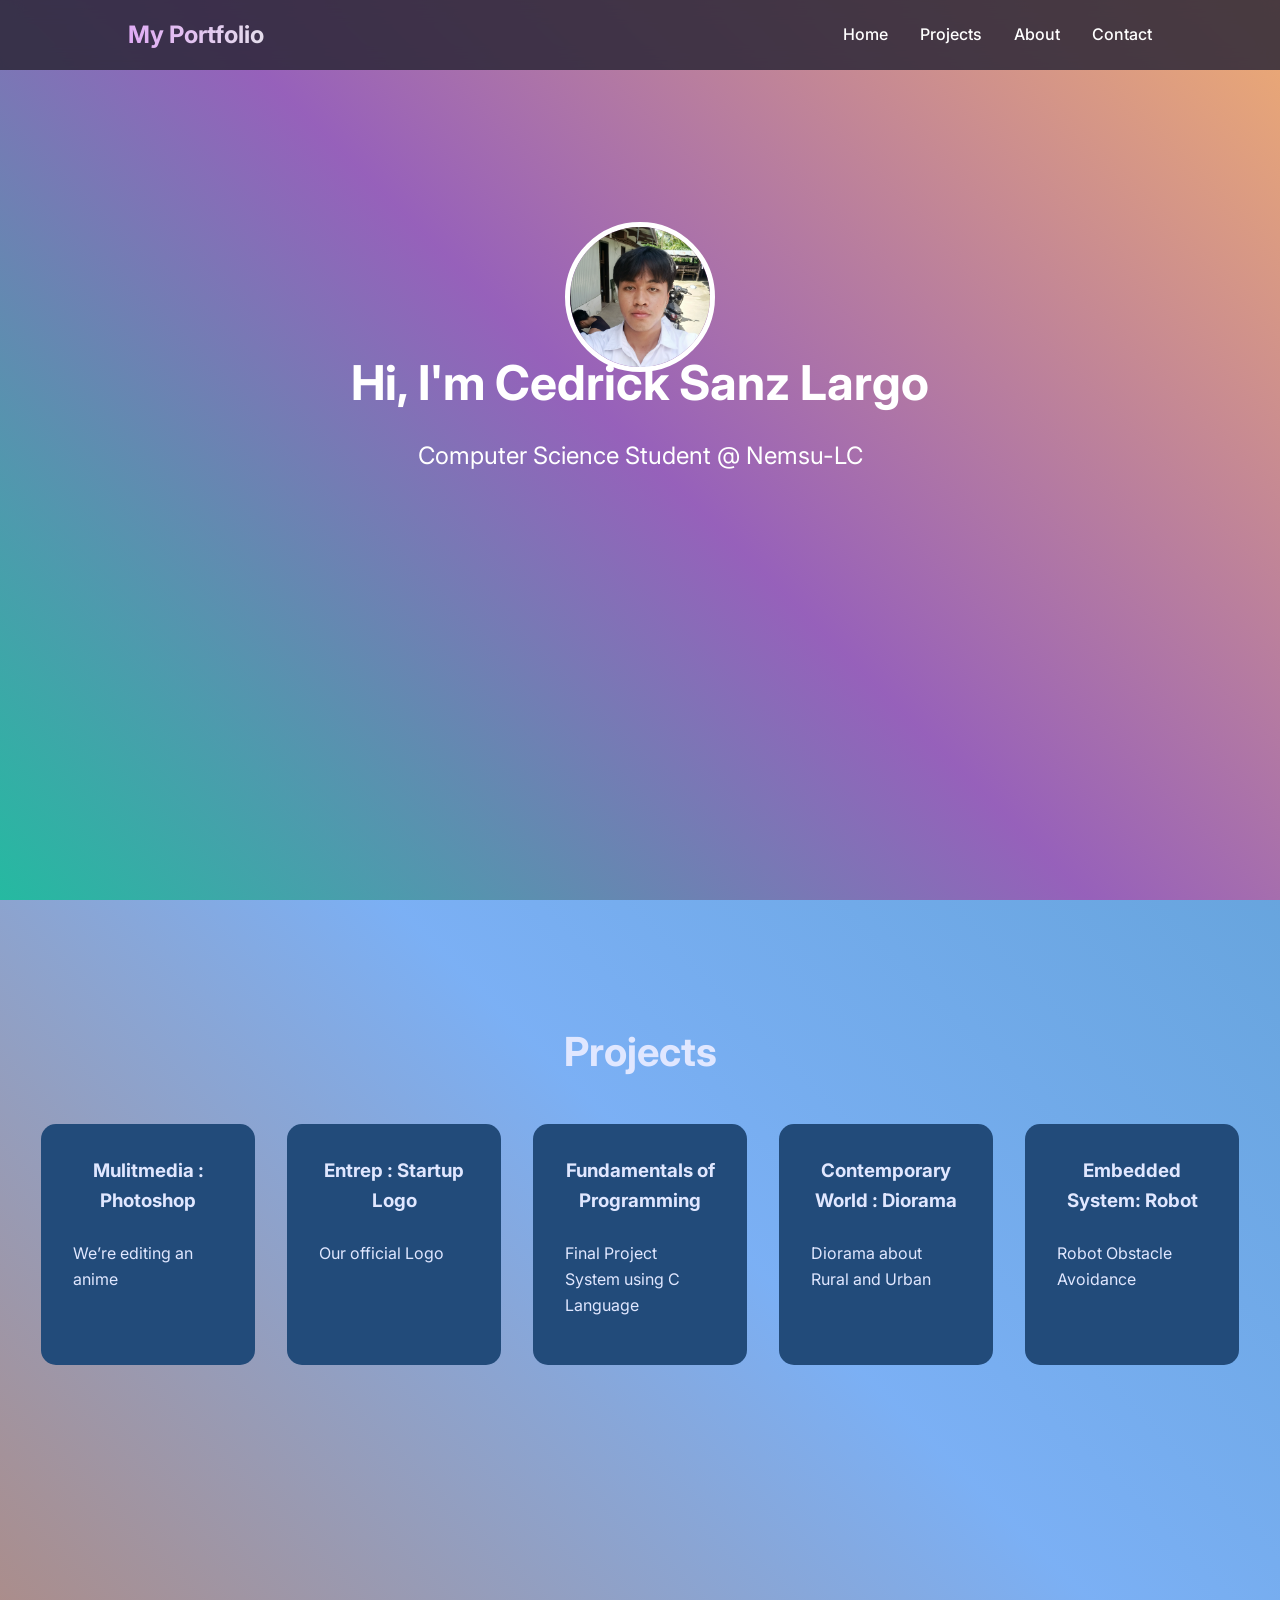
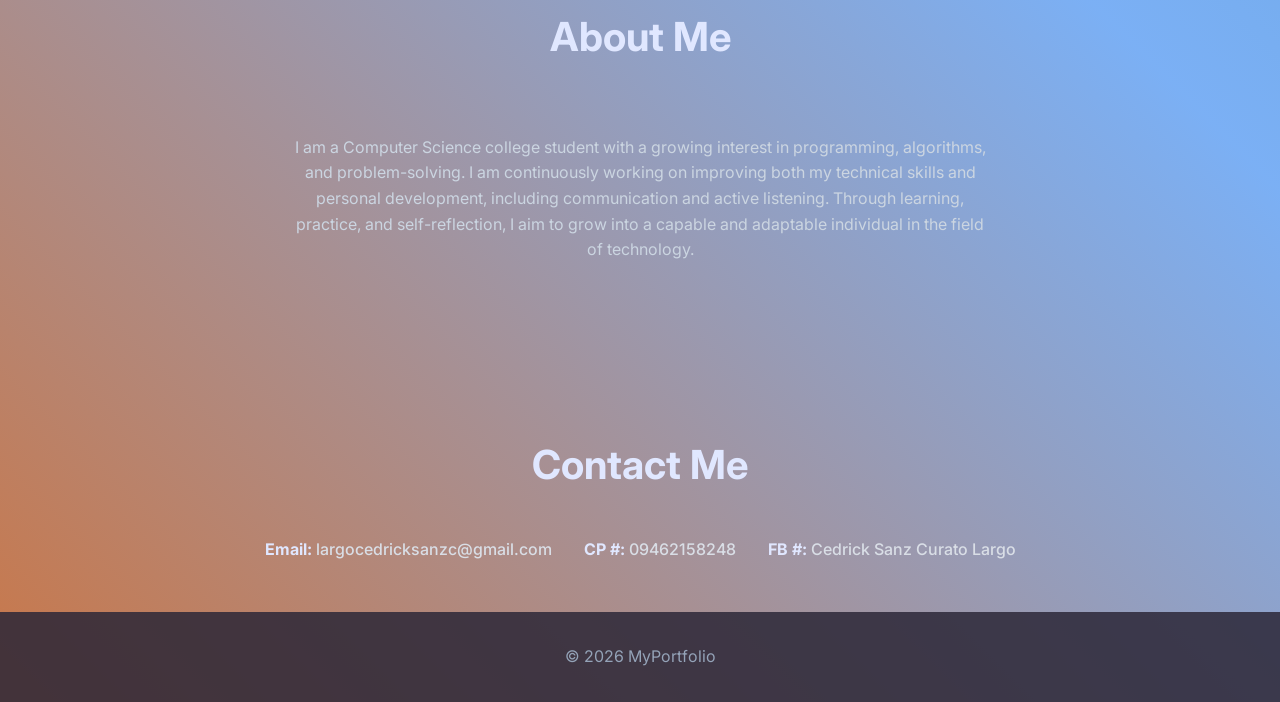
==== index.html @ ce8cedd7 "Add files via upload" ====
<!DOCTYPE html>
<html lang="en">
<head>
<meta charset="UTF-8">
<meta name="viewport" content="width=device-width, initial-scale=1.0">
<title>My Portfolio</title>

<link href="https://fonts.googleapis.com/css2?family=Inter:wght@300;400;600;700&display=swap" rel="stylesheet">


<link rel="stylesheet" href="style.css">
</head>

<body>

<header>
  <nav>
    <div class="logo">My Portfolio</div>
    <div class="menu-toggle" onclick="toggleMenu()">☰</div>
    <ul id="nav-links">
      <li><a href="#home">Home</a></li>
      <li><a href="#projects">Projects</a></li>
      <li><a href="#about">About</a></li>
      <li><a href="#contact">Contact</a></li>
    </ul>
  </nav>
</header>



<section class="hero" id="home">
  
  <div class="hero-overlay"></div>

  <div class="hero-content">
      
    <img src="mypic.jpg" alt="Profile Picture" class="hero-img">
    <h1>Hi, I'm Cedrick Sanz Largo</h1>
    <p>Computer Science Student @ Nemsu-LC</p>

  </div>
</section>



<!-- PROJECTS -->
<section id="projects">
  <h2 class="section-title">Projects</h2>

  <div class="projects-grid">
    <div class="card" onclick="toggleProject('Mulitmedia')">
      <h3>Mulitmedia : Photoshop</h3>
      <dl style="text-align: left; max-width: 500px; margin: 0 auto;">
        <br>
        <dd>We’re editing an anime</dd>
      </dl>

      <div class="project-details" id="Mulitmedia">
        <img src="multi.jpg" alt="pic 1">
      </div>
    </div>

    <div class="card" onclick="toggleProject('Entrep')">
      <h3>Entrep : Startup Logo</h3>
      <dl style="text-align: left; max-width: 500px; margin: 0 auto;">
        <br>
        <dd>Our official Logo</dd>
      </dl>

      <div class="project-details" id="Entrep">
        <img src="entrep.jpeg" alt="pic 1">
      </div>
    </div>

    <div class="card" onclick="toggleProject('Fundamentals')">
      <h3>Fundamentals of Programming</h3>
      <dl style="text-align: left; max-width: 500px; margin: 0 auto;">
        <br>
        <dd>Final Project System using C Language</dd>
      </dl>

      <div class="project-details" id="Fundamentals">
        <img src="funda.jpeg" alt="pic 1">
        <img src="funda2.jpeg" alt="pic 2">
      </div>
    </div>

    <div class="card" onclick="toggleProject('Contemporary')">
      <h3>Contemporary World : Diorama</h3>
      <dl style="text-align: left; max-width: 500px; margin: 0 auto;">
        <br>
        <dd>Diorama about Rural and Urban</dd>
      </dl>

      <div class="project-details" id="Contemporary">
        <img src="contemp.jpeg" alt="pic 1">
        <img src="contemp2.jpeg" alt="pic 2">
      </div>
    </div>

    <div class="card" onclick="toggleProject('Embedded')">
      <h3>Embedded System: Robot</h3>
      <dl style="text-align: left; max-width: 500px; margin: 0 auto;">
        <br>
        <dd>Robot Obstacle Avoidance</dd>
      </dl>

      <div class="project-details" id="Embedded">
        <img src="emb.jpeg" alt="pic 1">
        <img src="emb2.jpeg" alt="pic 2">
      </div>
    </div>
  </div>
</section>


<!-- ABOUT -->
<section id="about" class="about">
  <h2 class="section-title">About Me</h2>

  <br>
  <p>
    I am a Computer Science college student with a growing interest in programming, algorithms, and problem-solving. I am continuously working on improving both my technical skills and personal development, including communication and active listening. Through learning, practice, and self-reflection, I aim to grow into a capable and adaptable individual in the field of technology.
  </p>
</section>



<!-- CONTACT -->
<section id="contact">
  <h2 class="section-title">Contact Me</h2>

  <div class="contact-info">
    <p><strong>Email:</strong> 
      <a href="mailto:largocedricksanzc@gmail.com">
        largocedricksanzc@gmail.com
      </a>
    </p>

    <p><strong>CP #:</strong> 
      <a href="tel:09462158248">
        09462158248
      </a>
    </p>

    <p><strong>FB #:</strong> 
      <a href="https://www.facebook.com/cedricksanzcuratolargo" target="_blank">
        Cedrick Sanz Curato Largo
      </a>
    </p>
  </div>
</section>
<footer>
  © 2026 MyPortfolio
</footer>

<!-- External JS -->
<script src="script.js"></script>

</body>
</html>
---- style.css ----
* {
  margin: 0;
  padding: 0;
  box-sizing: border-box;
  scroll-behavior: smooth;
}

body {
  font-family: 'Inter', sans-serif;
  background: linear-gradient(45deg, rgba(188, 85, 26, 0.8), rgba(90, 156, 242, 0.8), rgba(41, 128, 185, 0.8)); /* Gradient background */
  color: #e0e7ff; /* Light text color for contrast */
  line-height: 1.6;
}

/* ================= NAVBAR ================= */

header {
  position: fixed;
  width: 100%;
  top: 0;
  background: rgba(44, 39, 56, 0.85);
  backdrop-filter: blur(10px);
  z-index: 1000;
}

nav {
  display: flex;
  justify-content: space-between;
  align-items: center;
  padding: 1rem 10%;
}

.logo {
  font-weight: 700;
  font-size: 1.5rem;
  background: linear-gradient(90deg, #e0abf5, #e4ddeb);
  -webkit-background-clip: text;
  -webkit-text-fill-color: transparent;
}

nav ul {
  list-style: none;
  display: flex;
  gap: 2rem;
}

nav ul li a {
  text-decoration: none;
  color: #fff;
  font-weight: 500;
  transition: 0.3s;
}

nav ul li a:hover {
  color: #44c4de; /* Light blue to match the overall theme */
}


.menu-toggle {
  display: none;
  font-size: 1.8rem;
  cursor: pointer;
}

.cta-button {
  background-color: #44c4de; /* Changed to match link hover color */
  color: #fff;
  padding: 12px 25px;
  font-size: 1.1rem;
  border-radius: 5px;
  transition: background-color 0.3s ease;
}

.cta-button:hover {
  background-color: #3b82f6; /* Brighter blue when hovered */
}

/* ================= SECTIONS GENERAL ================= */

section {
  padding: 120px 10%;
  text-align: center;
}

.section-title {
  font-size: 2.5rem;
  margin-bottom: 40px;
}

/* ================= HERO ================= */
/* Hero Section */
.hero {
  position: relative;
  height: 100vh;
  background-image: url('your-new-image.jpg'); /* Replace with the new image you want */
  background-size: cover;
  background-position: center;
}

.hero-overlay {
  position: absolute;
  top: 0;
  left: 0;
  right: 0;
  bottom: 0;
  background: linear-gradient(45deg, rgba(26, 188, 156, 0.9), rgba(155, 89, 182, 0.9), rgba(255, 173, 105, 0.9)); /* Slightly darker gradient for better readability */
  z-index: 1;
}

.hero-content {
  position: relative;
  z-index: 2;
  text-align: center;
  color: #fff;
  padding-top: 20%;
}

/* Circular Image Styling */
.hero-img {
  position: absolute;
  top: 50%; /* Center vertically */
  left: 50%; /* Center horizontally */
  transform: translate(-50%, -50%); /* Adjust the position to truly center it */
  width: 150px; /* Set width for the circular image */
  height: 150px; /* Set height for the circular image */
  border-radius: 50%; /* Make the image circular */
  object-fit: cover; /* Ensure the image covers the circular area without stretching */
  border: 5px solid #fff; /* Optional: White border around the circular image */
  margin-bottom: 20px; /* Add space below the image */
}


.hero h1 {
  font-size: 3rem;
  font-weight: 700;
  margin-top: 20px; /* Adds space above the name */
  margin-bottom: 15px; /* Optional: Adds space below the name */
}

.hero p {
  font-size: 1.5rem;
  font-weight: 400;
  margin-bottom: 30px;
}

.cta-button {
  background-color: #e74c3c;
  color: #fff;
  padding: 12px 25px;
  font-size: 1.1rem;
  border-radius: 5px;
  transition: background-color 0.3s ease;
}

.cta-button:hover {
  background-color: #c0392b;
}


/* ================= ABOUT ================= */

.about {
  display: flex;
  flex-direction: column;
  align-items: center;
}

.about p {
  max-width: 700px;
  color: #cbd5e1;
}

/* ================= PROJECTS ================= */

.projects-grid {
  display: flex;
  justify-content: center; 
  gap: 2rem; 
  flex-wrap: nowrap; 
}

.card {
  background: #224b7a;
  padding: 2rem;
  border-radius: 15px;
  transition: 0.3s;
  width: 300px; 
}

.card:hover {
  transform: translateY(-10px);
  background: #7fa3d5;
}

/* ================= CONTACT ================= */

#contact {
  padding: 50px 0;
}

.contact-info {
  display: flex;
  justify-content: center; 
  align-items: center; 
  gap: 2rem; 
}

.contact-info p {
  margin: 0; 
}

.contact-info a {
  color: #d9dee6; 
  text-decoration: none;
  font-weight: 500;
}

.contact-info a:hover {
  text-decoration: underline;
}

/* ================= FOOTER ================= */

footer {
  text-align: center;
  padding: 2rem;
 background: rgba(44, 39, 56, 0.85);
  color: #94a3b8;
}

/* ================= ANIMATION ================= */

@keyframes fadeUp {
  from {
    opacity: 0;
    transform: translateY(40px);
  }
  to {
    opacity: 1;
    transform: translateY(0);
  }
}

/* ================= MOBILE ================= */

@media(max-width: 768px) {

  nav ul {
    position: absolute;
    top: 70px;
    right: 0;
    background: #0f172a;
    flex-direction: column;
    width: 200px;
    display: none;
    padding: 1rem;
  }

  nav ul.active {
    display: flex;
  }

  .menu-toggle {
    display: block;
  }

  .hero h1 {
    font-size: 2.2rem;
  }

}

/* Hide project details by default */
.project-details {
  max-height: 0;
  overflow: hidden;
  transition: max-height 0.5s ease;
  margin-top: 15px;
  display: flex;
  gap: 10px;
  justify-content: center;
  flex-wrap: wrap;
}

.project-details img {
  width: 150px;
  
  border-radius: 10px;
  transition: 0.3s;
}

.project-details img:hover {
  transform: scale(1.1);
}

.project-details.active {
  max-height: 700px;
}

.project-details video {
  width: 100%;
  max-width: 500px;
  border-radius: 15px;
  margin-top: 15px;
}

/* ABOUT SECTION WITH IMAGE */

.about-container {
  display: flex;
  flex-direction: column;
  align-items: center;
  gap: 25px;
  margin-top: 30px;
}

.about-img {
  width: 180px;
  height: 180px;
  object-fit: cover;
  border-radius: 50%; 
  border: 5px solid #3b82f6; 
  box-shadow: 0 10px 25px rgba(0, 0, 0, 0.4); 
}
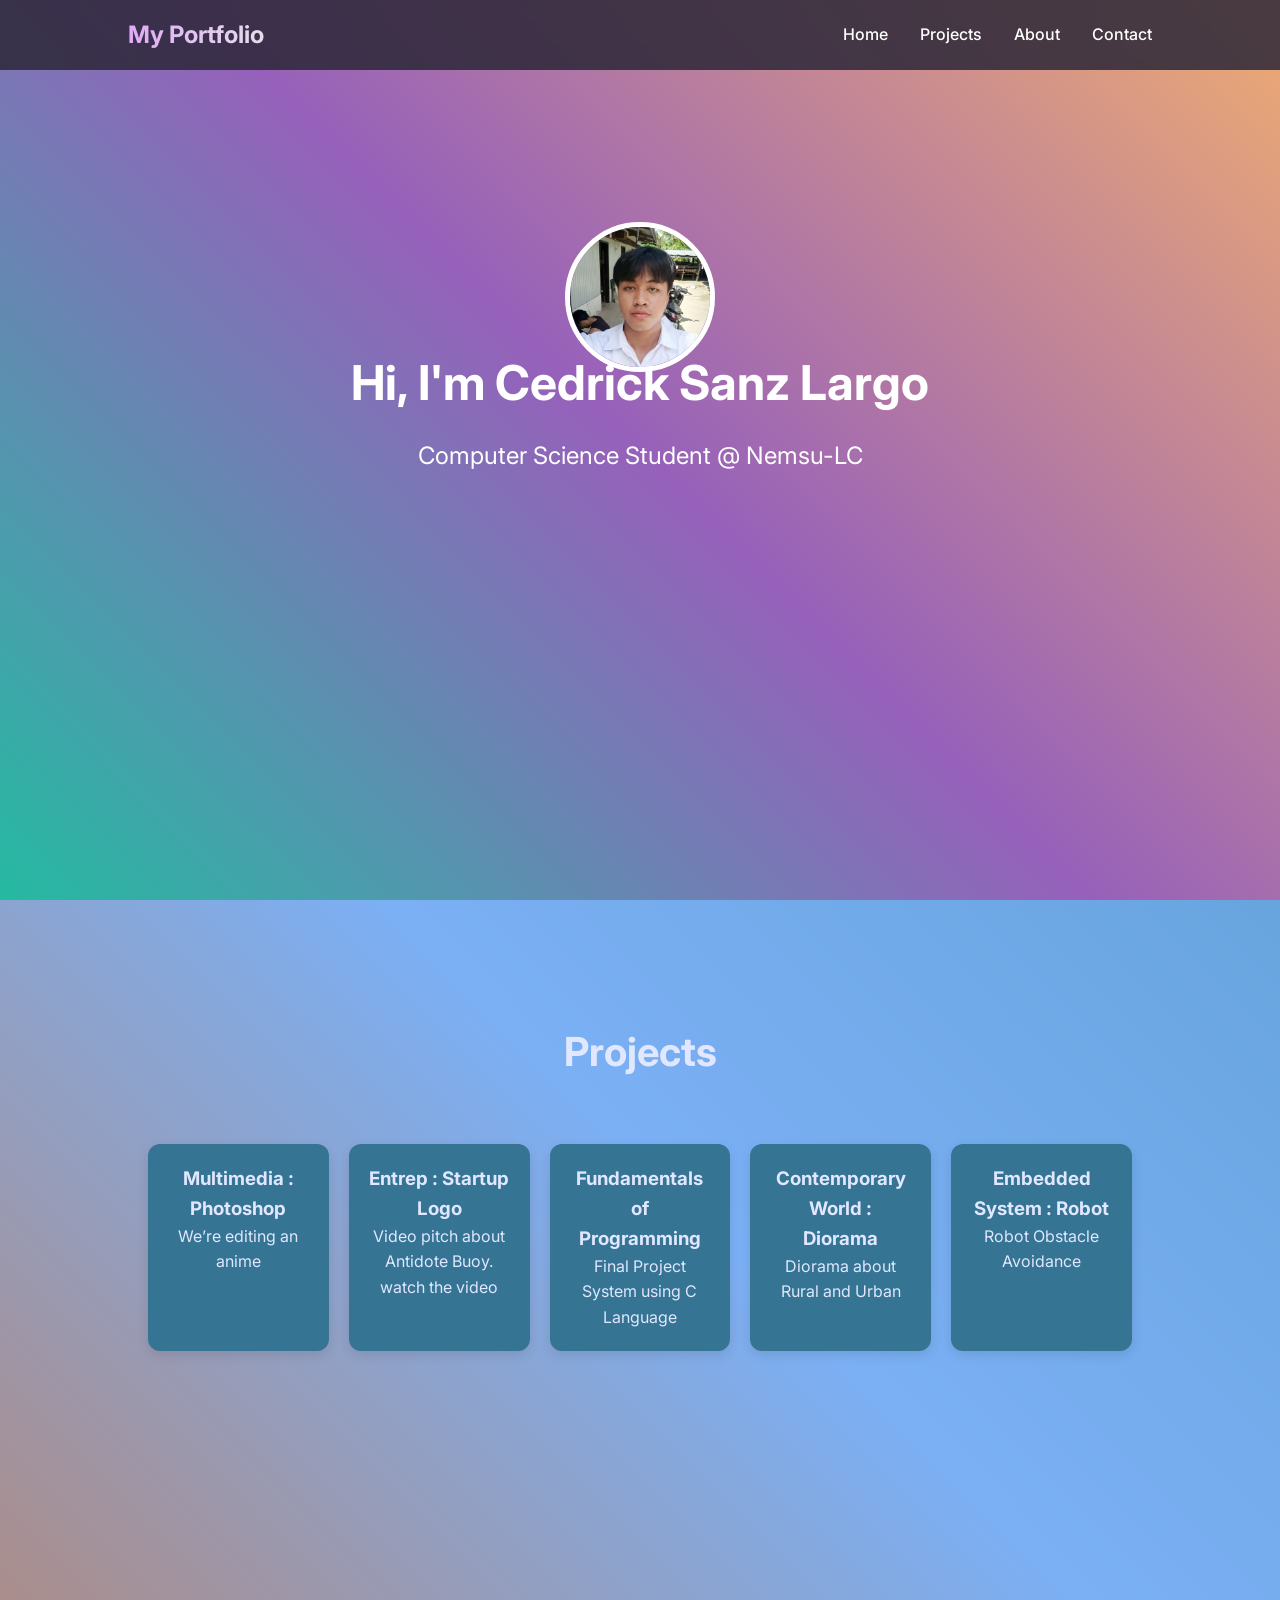
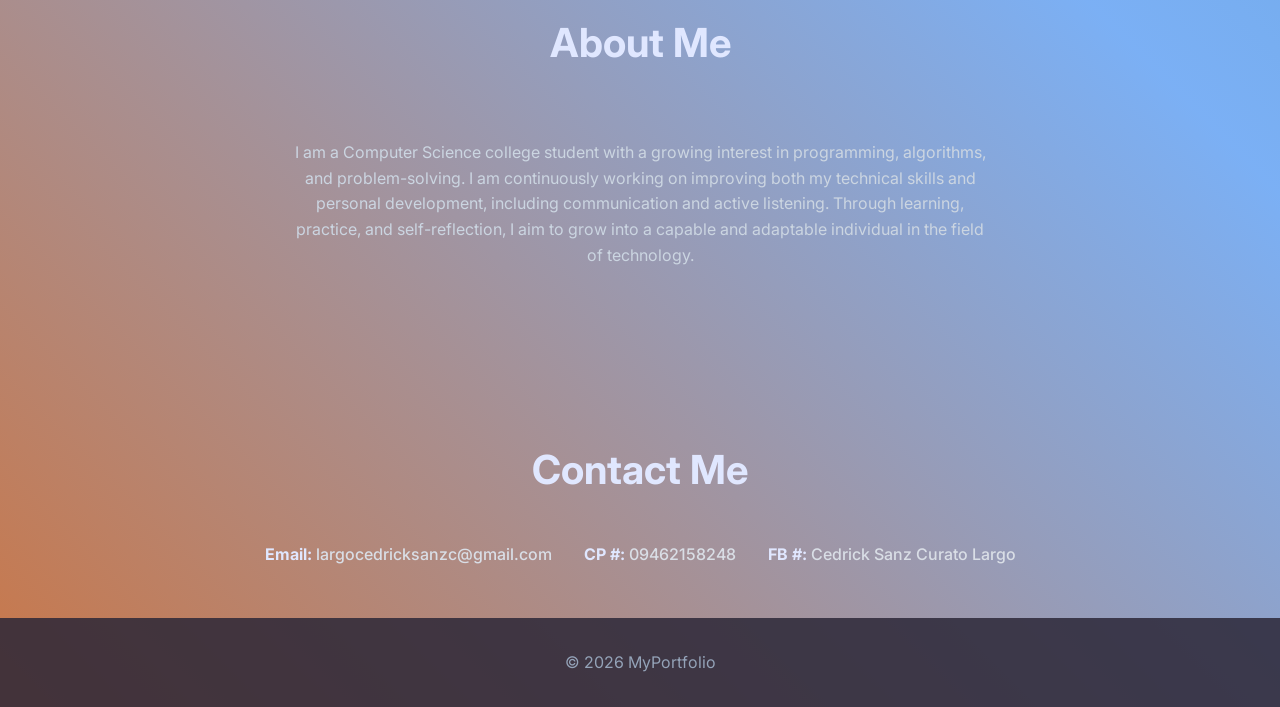
==== commit 47556b7d: "Update index.html" ====
--- a/index.html
+++ b/index.html
@@ -40,76 +40,50 @@
 
   </div>
 </section>
+ 
+<div id="projectModal" class="modal">
 
+  <span class="close" onclick="closeModal()">×</span>
 
+  <button class="prev" onclick="prevSlide()">❮</button>
+  <button class="next" onclick="nextSlide()">❯</button>
 
-<!-- PROJECTS -->
+  <div class="modal-content">
+      <div id="modalContent"></div>
+  </div>
+
+</div>
+
 <section id="projects">
   <h2 class="section-title">Projects</h2>
 
   <div class="projects-grid">
-    <div class="card" onclick="toggleProject('Mulitmedia')">
-      <h3>Mulitmedia : Photoshop</h3>
-      <dl style="text-align: left; max-width: 500px; margin: 0 auto;">
-        <br>
-        <dd>We’re editing an anime</dd>
-      </dl>
 
-      <div class="project-details" id="Mulitmedia">
-        <img src="multi.jpg" alt="pic 1">
-      </div>
+    <div class="card" onclick="openProject('multimedia')">
+      <h3>Multimedia : Photoshop</h3>
+      <p>We’re editing an anime</p>
     </div>
 
-    <div class="card" onclick="toggleProject('Entrep')">
+    <div class="card" onclick="openProject('entrep')">
       <h3>Entrep : Startup Logo</h3>
-      <dl style="text-align: left; max-width: 500px; margin: 0 auto;">
-        <br>
-        <dd>Our official Logo</dd>
-      </dl>
-
-      <div class="project-details" id="Entrep">
-        <img src="entrep.jpeg" alt="pic 1">
-      </div>
+      <p>Video pitch about Antidote Buoy.<br>watch the video</p>
     </div>
 
-    <div class="card" onclick="toggleProject('Fundamentals')">
+    <div class="card" onclick="openProject('fundamentals')">
       <h3>Fundamentals of Programming</h3>
-      <dl style="text-align: left; max-width: 500px; margin: 0 auto;">
-        <br>
-        <dd>Final Project System using C Language</dd>
-      </dl>
-
-      <div class="project-details" id="Fundamentals">
-        <img src="funda.jpeg" alt="pic 1">
-        <img src="funda2.jpeg" alt="pic 2">
-      </div>
+      <p>Final Project System using C Language</p>
     </div>
 
-    <div class="card" onclick="toggleProject('Contemporary')">
+    <div class="card" onclick="openProject('contemporary')">
       <h3>Contemporary World : Diorama</h3>
-      <dl style="text-align: left; max-width: 500px; margin: 0 auto;">
-        <br>
-        <dd>Diorama about Rural and Urban</dd>
-      </dl>
-
-      <div class="project-details" id="Contemporary">
-        <img src="contemp.jpeg" alt="pic 1">
-        <img src="contemp2.jpeg" alt="pic 2">
-      </div>
+      <p>Diorama about Rural and Urban</p>
     </div>
 
-    <div class="card" onclick="toggleProject('Embedded')">
-      <h3>Embedded System: Robot</h3>
-      <dl style="text-align: left; max-width: 500px; margin: 0 auto;">
-        <br>
-        <dd>Robot Obstacle Avoidance</dd>
-      </dl>
+    <div class="card" onclick="openProject('embedded')">
+      <h3>Embedded System : Robot</h3>
+      <p>Robot Obstacle Avoidance</p>
+    </div>
 
-      <div class="project-details" id="Embedded">
-        <img src="emb.jpeg" alt="pic 1">
-        <img src="emb2.jpeg" alt="pic 2">
-      </div>
-    </div>
   </div>
 </section>
 
@@ -158,4 +132,4 @@
 <script src="script.js"></script>
 
 </body>
-</html>+</html>
--- a/style.css
+++ b/style.css
@@ -171,27 +171,124 @@
 }
 
 /* ================= PROJECTS ================= */
-
-.projects-grid {
-  display: flex;
-  justify-content: center; 
-  gap: 2rem; 
-  flex-wrap: nowrap; 
-}
-
-.card {
-  background: #224b7a;
-  padding: 2rem;
-  border-radius: 15px;
-  transition: 0.3s;
-  width: 300px; 
-}
-
-.card:hover {
-  transform: translateY(-10px);
-  background: #7fa3d5;
-}
-
+/* PROJECT GRID */
+
+.projects-grid{
+  display:grid;
+  grid-template-columns:repeat(5,1fr);
+  gap:20px;
+  padding:20px;
+}
+
+/* PROJECT CARD */
+
+.card{
+  background:#357493;
+  padding:20px;
+  border-radius:12px;
+  cursor:pointer;
+  text-align:center;
+  box-shadow:0 4px 12px rgba(0,0,0,0.1);
+  transition:all 0.3s ease;
+}
+
+.card:hover{
+  transform:translateY(-6px);
+  box-shadow:0 10px 20px rgba(0,0,0,0.15);
+}
+
+/* MODAL BACKGROUND */
+
+.modal{
+  display:none;
+  position:fixed;
+  top:0;
+  left:0;
+  width:100%;
+  height:100%;
+  z-index:999;
+}
+
+/* DARK OVERLAY */
+
+.modal::before{
+  content:"";
+  position:absolute;
+  width:100%;
+  height:100%;
+  background:rgba(0,0,0,0.85);
+}
+
+/* MODAL CONTENT CENTER */
+
+.modal-content{
+  position:relative;
+  z-index:2;
+  height:100%;
+  display:flex;
+  justify-content:center;
+  align-items:center;
+}
+
+/* IMAGE + VIDEO */
+
+.modal-content img,
+.modal-content iframe{
+  max-width:90%;
+  max-height:80vh;
+  border-radius:10px;
+  box-shadow:0 10px 30px rgba(0,0,0,0.6);
+}
+
+/* CLOSE BUTTON (X) */
+
+.close{
+  position:absolute;
+  top:70px;
+  right:40px;
+  font-size:42px;
+  color:white;
+  cursor:pointer;
+  z-index:5;
+  transition:0.2s;
+}
+
+.close:hover{
+  transform:scale(1.2);
+  color:#ddd;
+}
+
+/* NEXT + PREV BUTTONS */
+
+.prev,
+.next{
+  position:absolute;
+  top:50%;
+  transform:translateY(-50%);
+  font-size:40px;
+  color:white;
+  background:rgba(0,0,0,0.4);
+  border:none;
+  padding:12px 18px;
+  border-radius:50%;
+  cursor:pointer;
+  z-index:5;
+  transition:all 0.3s ease;
+}
+
+.prev{
+  left:30px;
+}
+
+.next{
+  right:30px;
+}
+
+.prev:hover,
+.next:hover{
+  background:rgba(0,0,0,0.7);
+  transform:translateY(-50%) scale(1.1);
+}
 /* ================= CONTACT ================= */
 
 #contact {
